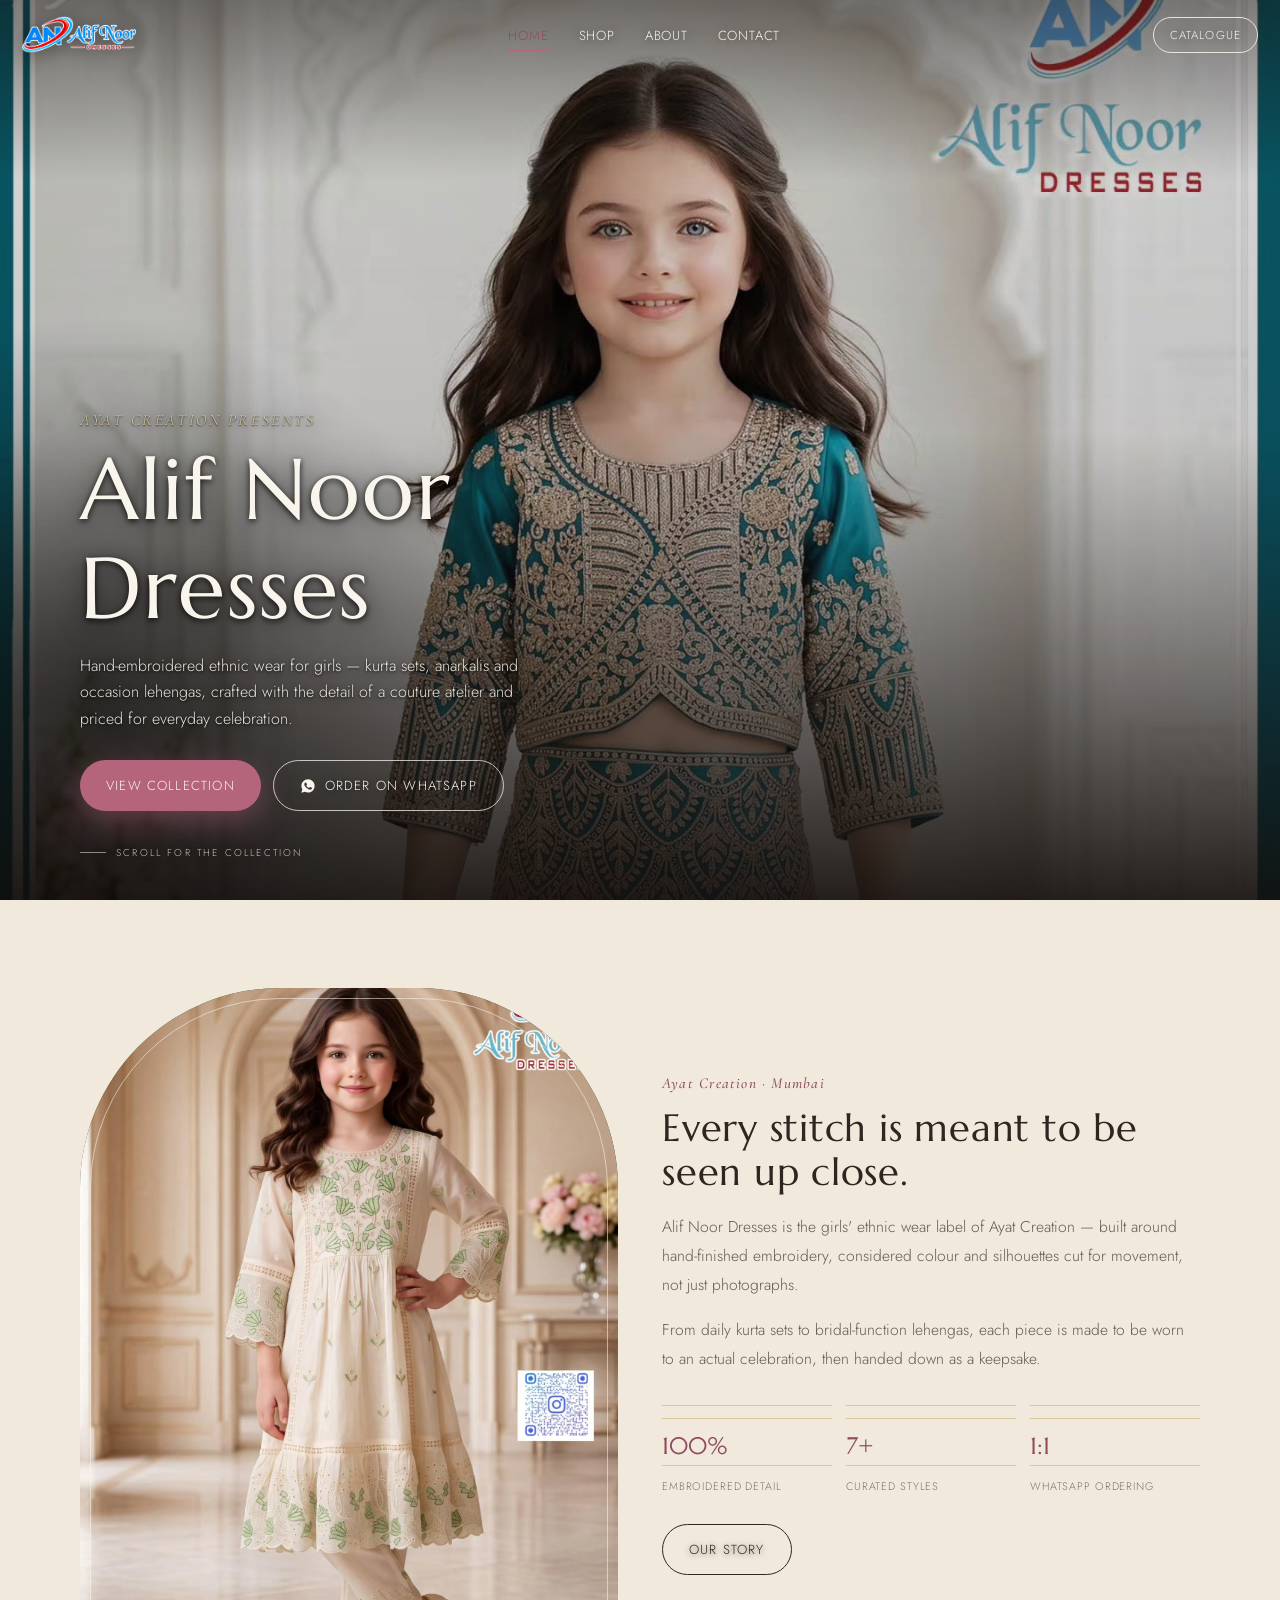
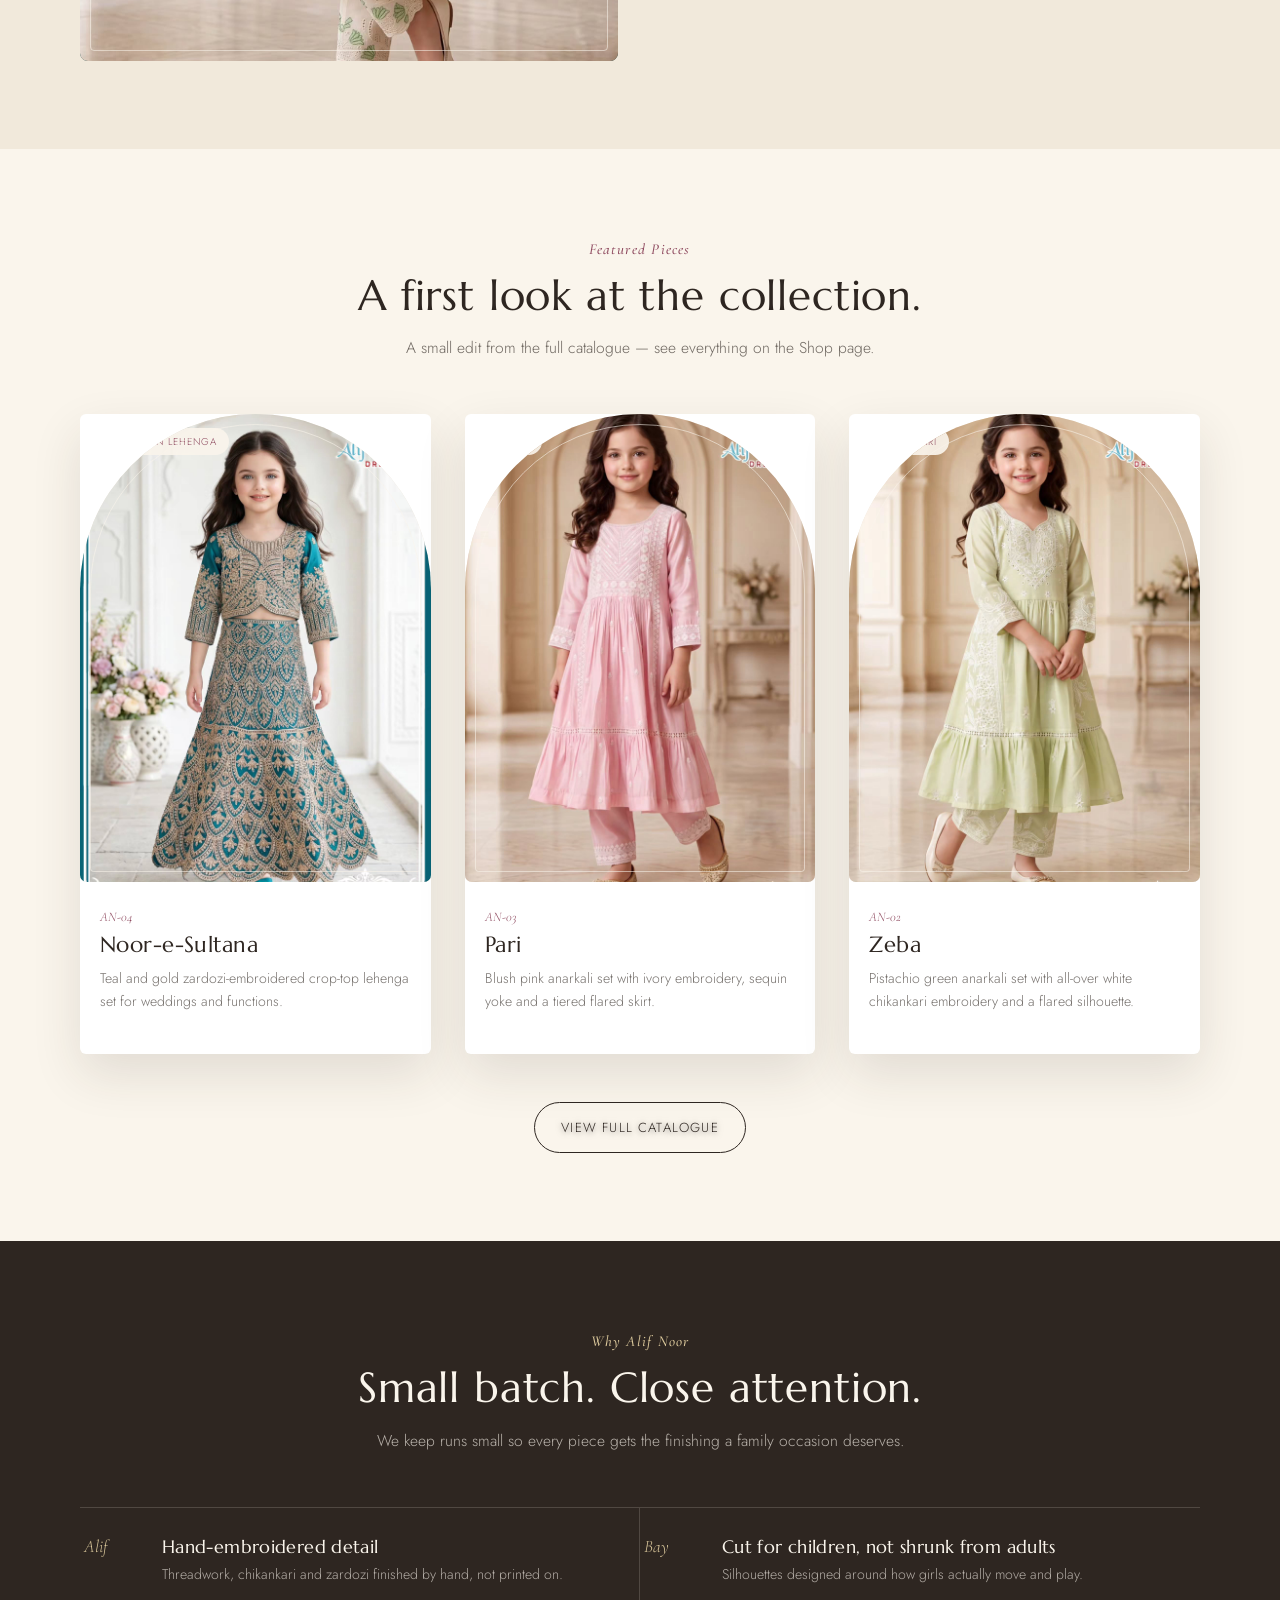
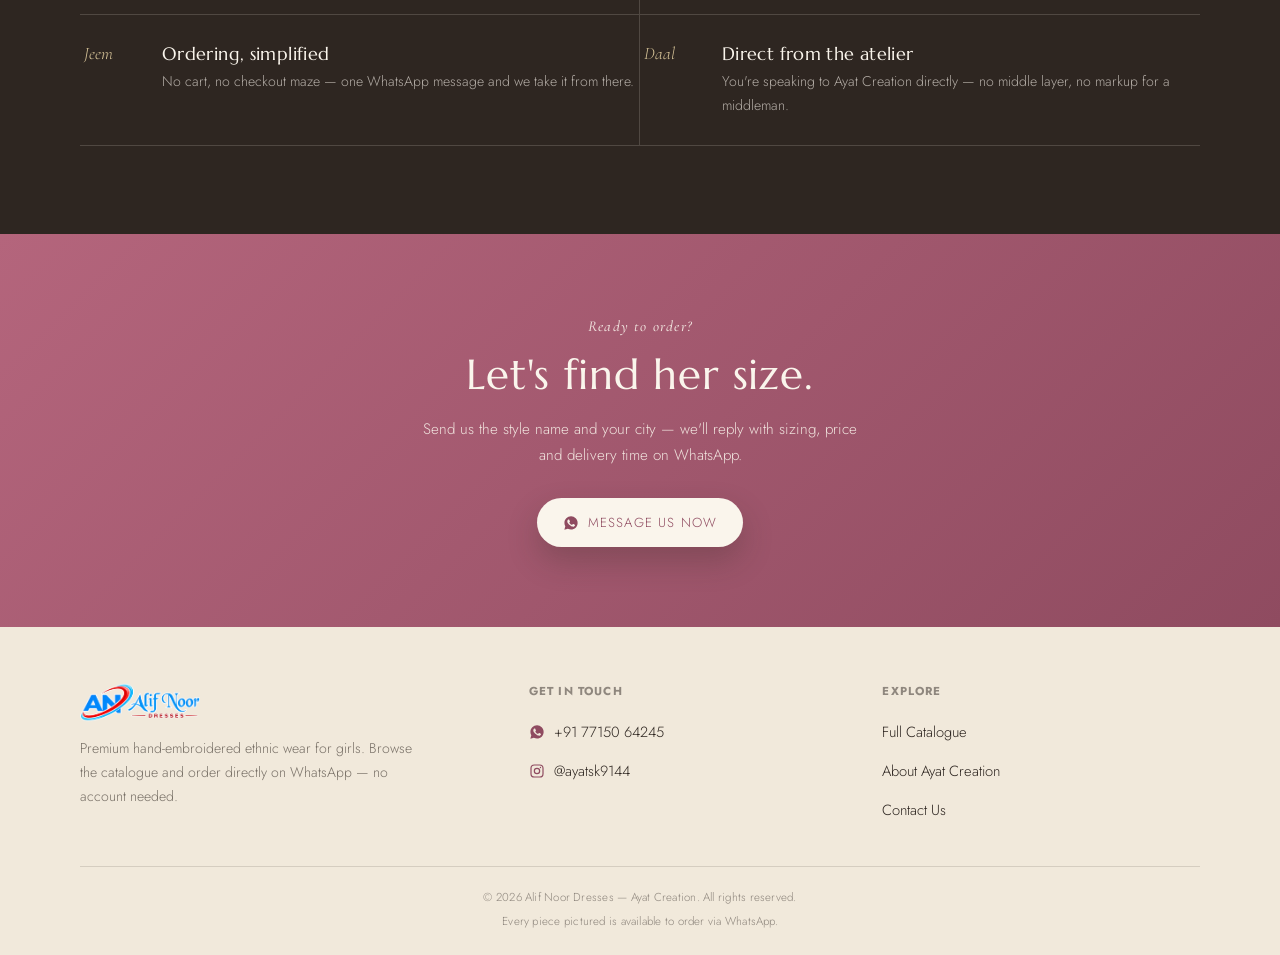
==== index.html @ 5da03ccd "Add files via upload" ====
<!DOCTYPE html>
<html lang="en">
<head>
<meta charset="UTF-8">
<meta name="viewport" content="width=device-width, initial-scale=1.0, viewport-fit=cover">
<title>Alif Noor Dresses — Ayat Creation | Premium Girls' Ethnic Wear</title>
<meta name="description" content="Alif Noor Dresses by Ayat Creation — premium hand-embroidered ethnic wear for girls. Browse the collection and order on WhatsApp.">
<link rel="preconnect" href="https://fonts.googleapis.com">
<link rel="preconnect" href="https://fonts.gstatic.com" crossorigin>
<link href="https://fonts.googleapis.com/css2?family=Marcellus&family=Cormorant+Garamond:ital,wght@0,400;0,600;1,500&family=Jost:wght@300;400;500;600&display=swap" rel="stylesheet">
<link rel="stylesheet" href="css/style.css">
</head>
<body data-page="home">

<!-- ================= NAV ================= -->
<div class="topbar" id="topbar">
  <a class="brandmark" href="index.html">
    <img src="images/logo.png" alt="Alif Noor Dresses by Ayat Creation">
  </a>
  <nav class="nav-links">
    <a href="index.html" data-nav="home">Home</a>
    <a href="shop.html" data-nav="shop">Shop</a>
    <a href="about.html" data-nav="about">About</a>
    <a href="contact.html" data-nav="contact">Contact</a>
  </nav>
  <a class="cta-mini" href="shop.html">Catalogue</a>
  <button class="nav-toggle" id="navOpen" aria-label="Open menu"><span></span><span></span><span></span></button>
</div>

<div class="mobile-menu" id="mobileMenu">
  <div class="close-row">
    <img src="images/logo.png" alt="Alif Noor Dresses" style="height:30px;width:auto;">
    <button id="navClose" aria-label="Close menu">&times;</button>
  </div>
  <nav>
    <a href="index.html" data-nav="home">Home</a>
    <a href="shop.html" data-nav="shop">Shop</a>
    <a href="about.html" data-nav="about">About</a>
    <a href="contact.html" data-nav="contact">Contact</a>
  </nav>
  <div class="mm-foot">
    <a href="#" data-wa="general" target="_blank" rel="noopener">WhatsApp: +91 77150 64245</a>
    <a href="#" data-ig target="_blank" rel="noopener">Instagram: @ayatsk9144</a>
  </div>
</div>

<!-- ================= HERO ================= -->
<section class="hero">
  <div class="hero-media" id="heroMedia">
    <div class="hero-slide active">
      <img src="images/noor-e-sultana-teal-gold.jpg" alt="Girl wearing a teal and gold hand-embroidered lehenga choli from Alif Noor Dresses">
    </div>
    <div class="hero-slide">
      <img src="images/pari-blush-pink.jpg" alt="Girl wearing a blush pink embroidered anarkali set from Alif Noor Dresses">
    </div>
    <div class="hero-slide">
      <img src="images/aasman-powder-blue.jpg" alt="Girl wearing a powder blue embroidered anarkali set from Alif Noor Dresses">
    </div>
    <div class="hero-slide">
      <img src="images/gulnaar-ivory-rose.jpg" alt="Girl wearing an ivory rose-embroidered kurta set from Alif Noor Dresses">
    </div>
  </div>
  <div class="container hero-content">
    <div class="hero-eyebrow">Ayat Creation presents</div>
    <h1>Alif Noor<br>Dresses</h1>
    <p>Hand-embroidered ethnic wear for girls — kurta sets, anarkalis and occasion lehengas, crafted with the detail of a couture atelier and priced for everyday celebration.</p>
    <div class="hero-actions">
      <a class="btn btn-primary" href="shop.html">View Collection</a>
      <a class="btn btn-ghost" href="#" data-wa="general" target="_blank" rel="noopener">
        <svg viewBox="0 0 24 24" fill="currentColor"><path d="M12.04 2C6.58 2 2.13 6.45 2.13 11.91c0 1.75.46 3.46 1.32 4.96L2.05 22l5.25-1.38a9.9 9.9 0 0 0 4.74 1.2h.01c5.46 0 9.91-4.45 9.91-9.91 0-2.65-1.03-5.14-2.9-7.01A9.82 9.82 0 0 0 12.04 2zm5.8 14.14c-.24.68-1.4 1.33-1.93 1.4-.5.08-1.1.11-1.78-.11-.41-.13-.94-.3-1.62-.6-2.85-1.23-4.71-4.1-4.85-4.29-.14-.19-1.16-1.54-1.16-2.94s.73-2.08 1-2.37c.26-.28.57-.35.76-.35h.55c.18 0 .41-.07.64.49.24.57.81 1.98.88 2.12.07.15.11.32.02.51-.09.19-.14.31-.28.48-.14.17-.29.37-.42.5-.14.14-.28.29-.12.57.16.28.71 1.17 1.52 1.9 1.05.94 1.93 1.23 2.21 1.37.28.14.44.12.61-.07.16-.19.7-.81.89-1.09.19-.28.37-.23.63-.14.26.09 1.66.78 1.95.93.28.14.47.21.54.33.07.12.07.68-.17 1.36z"/></svg>
        Order on WhatsApp
      </a>
    </div>
    <div class="scroll-cue"><div class="stem"></div><span>Scroll for the collection</span></div>
  </div>
</section>

<!-- ================= ABOUT STRIP ================= -->
<section class="split section">
  <div class="container split-grid">
    <div class="split-media reveal arch-frame">
      <img src="images/chandni-ivory-floral.jpg" alt="Girl wearing an ivory floral chikankari kurta set from Alif Noor Dresses">
    </div>
    <div class="split-copy reveal">
      <span class="eyebrow">Ayat Creation · Mumbai</span>
      <h2>Every stitch is meant to be seen up close.</h2>
      <p>Alif Noor Dresses is the girls' ethnic wear label of Ayat Creation — built around hand-finished embroidery, considered colour and silhouettes cut for movement, not just photographs.</p>
      <p>From daily kurta sets to bridal-function lehengas, each piece is made to be worn to an actual celebration, then handed down as a keepsake.</p>
      <div class="stat-row">
        <div><div class="num">100%</div><div class="lbl">Embroidered Detail</div></div>
        <div><div class="num">7+</div><div class="lbl">Curated Styles</div></div>
        <div><div class="num">1:1</div><div class="lbl">WhatsApp Ordering</div></div>
      </div>
      <div style="margin-top:30px;">
        <a class="btn btn-ghost dark" href="about.html">Our Story</a>
      </div>
    </div>
  </div>
</section>

<!-- ================= FEATURED ================= -->
<section class="catalogue section">
  <div class="container">
    <div class="section-head reveal">
      <span class="eyebrow">Featured Pieces</span>
      <h2>A first look at the collection.</h2>
      <p>A small edit from the full catalogue — see everything on the Shop page.</p>
    </div>
    <div class="grid" id="featuredGrid"></div>
    <div style="text-align:center;margin-top:48px;">
      <a class="btn btn-ghost dark" href="shop.html">View Full Catalogue</a>
    </div>
  </div>
</section>

<!-- ================= WHY US ================= -->
<section class="why section">
  <div class="container">
    <div class="section-head reveal">
      <span class="eyebrow">Why Alif Noor</span>
      <h2>Small batch. Close attention.</h2>
      <p>We keep runs small so every piece gets the finishing a family occasion deserves.</p>
    </div>
    <div class="why-grid reveal">
      <div class="why-item"><div class="mark">Alif</div><div><h3>Hand-embroidered detail</h3><p>Threadwork, chikankari and zardozi finished by hand, not printed on.</p></div></div>
      <div class="why-item"><div class="mark">Bay</div><div><h3>Cut for children, not shrunk from adults</h3><p>Silhouettes designed around how girls actually move and play.</p></div></div>
      <div class="why-item"><div class="mark">Jeem</div><div><h3>Ordering, simplified</h3><p>No cart, no checkout maze — one WhatsApp message and we take it from there.</p></div></div>
      <div class="why-item"><div class="mark">Daal</div><div><h3>Direct from the atelier</h3><p>You're speaking to Ayat Creation directly — no middle layer, no markup for a middleman.</p></div></div>
    </div>
  </div>
</section>

<!-- ================= CTA BAND ================= -->
<section class="cta-band">
  <div class="container">
    <span class="eyebrow">Ready to order?</span>
    <h2>Let's find her size.</h2>
    <p>Send us the style name and your city — we'll reply with sizing, price and delivery time on WhatsApp.</p>
    <a class="btn btn-primary" href="#" data-wa="general" target="_blank" rel="noopener">
      <svg viewBox="0 0 24 24" fill="currentColor" style="width:16px;height:16px"><path d="M12.04 2C6.58 2 2.13 6.45 2.13 11.91c0 1.75.46 3.46 1.32 4.96L2.05 22l5.25-1.38a9.9 9.9 0 0 0 4.74 1.2h.01c5.46 0 9.91-4.45 9.91-9.91 0-2.65-1.03-5.14-2.9-7.01A9.82 9.82 0 0 0 12.04 2zm5.8 14.14c-.24.68-1.4 1.33-1.93 1.4-.5.08-1.1.11-1.78-.11-.41-.13-.94-.3-1.62-.6-2.85-1.23-4.71-4.1-4.85-4.29-.14-.19-1.16-1.54-1.16-2.94s.73-2.08 1-2.37c.26-.28.57-.35.76-.35h.55c.18 0 .41-.07.64.49.24.57.81 1.98.88 2.12.07.15.11.32.02.51-.09.19-.14.31-.28.48-.14.17-.29.37-.42.5-.14.14-.28.29-.12.57.16.28.71 1.17 1.52 1.9 1.05.94 1.93 1.23 2.21 1.37.28.14.44.12.61-.07.16-.19.7-.81.89-1.09.19-.28.37-.23.63-.14.26.09 1.66.78 1.95.93.28.14.47.21.54.33.07.12.07.68-.17 1.36z"/></svg>
      Message Us Now
    </a>
  </div>
</section>

<!-- ================= FOOTER ================= -->
<footer>
  <div class="container">
    <div class="footer-top">
      <div class="footer-brand">
        <img src="images/logo.png" alt="Alif Noor Dresses by Ayat Creation" style="height:40px;width:auto;margin-bottom:14px;">
        <p>Premium hand-embroidered ethnic wear for girls. Browse the catalogue and order directly on WhatsApp — no account needed.</p>
      </div>
      <div class="footer-links">
        <h4>Get in touch</h4>
        <a href="#" data-wa="general" target="_blank" rel="noopener">
          <svg viewBox="0 0 24 24" fill="currentColor"><path d="M12.04 2C6.58 2 2.13 6.45 2.13 11.91c0 1.75.46 3.46 1.32 4.96L2.05 22l5.25-1.38a9.9 9.9 0 0 0 4.74 1.2h.01c5.46 0 9.91-4.45 9.91-9.91 0-2.65-1.03-5.14-2.9-7.01A9.82 9.82 0 0 0 12.04 2zm5.8 14.14c-.24.68-1.4 1.33-1.93 1.4-.5.08-1.1.11-1.78-.11-.41-.13-.94-.3-1.62-.6-2.85-1.23-4.71-4.1-4.85-4.29-.14-.19-1.16-1.54-1.16-2.94s.73-2.08 1-2.37c.26-.28.57-.35.76-.35h.55c.18 0 .41-.07.64.49.24.57.81 1.98.88 2.12.07.15.11.32.02.51-.09.19-.14.31-.28.48-.14.17-.29.37-.42.5-.14.14-.28.29-.12.57.16.28.71 1.17 1.52 1.9 1.05.94 1.93 1.23 2.21 1.37.28.14.44.12.61-.07.16-.19.7-.81.89-1.09.19-.28.37-.23.63-.14.26.09 1.66.78 1.95.93.28.14.47.21.54.33.07.12.07.68-.17 1.36z"/></svg>
          +91 77150 64245
        </a>
        <a href="#" data-ig target="_blank" rel="noopener">
          <svg viewBox="0 0 24 24" fill="none" stroke="currentColor" stroke-width="1.8"><rect x="3" y="3" width="18" height="18" rx="5"/><circle cx="12" cy="12" r="4"/><circle cx="17.2" cy="6.8" r="1" fill="currentColor" stroke="none"/></svg>
          @ayatsk9144
        </a>
      </div>
      <div class="footer-links">
        <h4>Explore</h4>
        <a href="shop.html">Full Catalogue</a>
        <a href="about.html">About Ayat Creation</a>
        <a href="contact.html">Contact Us</a>
      </div>
    </div>
    <div class="footer-bottom">
      <div>&copy; <span class="footer-year"></span> Alif Noor Dresses — Ayat Creation. All rights reserved.</div>
      <div>Every piece pictured is available to order via WhatsApp.</div>
    </div>
  </div>
</footer>

<a class="float-wa" href="#" data-wa="general" target="_blank" rel="noopener" aria-label="Order on WhatsApp">
  <div class="ping"></div>
  <svg viewBox="0 0 24 24" fill="currentColor"><path d="M12.04 2C6.58 2 2.13 6.45 2.13 11.91c0 1.75.46 3.46 1.32 4.96L2.05 22l5.25-1.38a9.9 9.9 0 0 0 4.74 1.2h.01c5.46 0 9.91-4.45 9.91-9.91 0-2.65-1.03-5.14-2.9-7.01A9.82 9.82 0 0 0 12.04 2zm5.8 14.14c-.24.68-1.4 1.33-1.93 1.4-.5.08-1.1.11-1.78-.11-.41-.13-.94-.3-1.62-.6-2.85-1.23-4.71-4.1-4.85-4.29-.14-.19-1.16-1.54-1.16-2.94s.73-2.08 1-2.37c.26-.28.57-.35.76-.35h.55c.18 0 .41-.07.64.49.24.57.81 1.98.88 2.12.07.15.11.32.02.51-.09.19-.14.31-.28.48-.14.17-.29.37-.42.5-.14.14-.28.29-.12.57.16.28.71 1.17 1.52 1.9 1.05.94 1.93 1.23 2.21 1.37.28.14.44.12.61-.07.16-.19.7-.81.89-1.09.19-.28.37-.23.63-.14.26.09 1.66.78 1.95.93.28.14.47.21.54.33.07.12.07.68-.17 1.36z"/></svg>
</a>

<script src="js/products.js"></script>
<script>
  // ---------- Hero slideshow: cycle through slides automatically ----------
  (function(){
    const slides = document.querySelectorAll('#heroMedia .hero-slide');
    if(slides.length < 2) return;
    const reduceMotion = window.matchMedia('(prefers-reduced-motion: reduce)').matches;
    if(reduceMotion) return; // keep the first slide static for people who asked for less motion

    let current = 0;
    setInterval(() => {
      const next = (current + 1) % slides.length;
      slides[current].classList.remove('active');
      slides[next].classList.add('active');
      current = next;
    }, 4800);
  })();
</script>
<script>
  // Show 3 featured products on the homepage
  const featuredGrid = document.getElementById('featuredGrid');
  const featured = [PRODUCTS[3], PRODUCTS[2], PRODUCTS[1]]; // pick a representative mix
  featured.forEach((p) => {
    const card = document.createElement('div');
    card.className = 'card reveal';
    card.innerHTML = `
      <a class="card-link" href="product.html?id=${p.id}">
        <div class="card-media arch-frame">
          <img src="${p.img}" alt="${p.name} — ${p.desc}" loading="lazy">
          <span class="card-tag">${p.tag}</span>
        </div>
        <div class="card-body">
          <span class="code">${p.id}</span>
          <h3>${p.name}</h3>
          <p>${p.desc}</p>
        </div>
      </a>
    `;
    featuredGrid.appendChild(card);
  });
</script>
<script src="js/app.js"></script>
</body>
</html>
---- css/style.css ----
/* ==========================================================
   Alif Noor Dresses — shared stylesheet
   ========================================================== */
:root{
  --ivory:#FAF5EC;
  --ivory-deep:#F1E9DB;
  --espresso:#2E2621;
  --mauve:#B4657C;
  --mauve-deep:#8F4B60;
  --gold:#AD8A52;
  --gold-soft:#D9C69A;
  --teal:#1E5C57;
  --line: rgba(46,38,33,0.14);
  --shadow: 0 20px 50px rgba(46,38,33,0.12);
}

*{margin:0;padding:0;box-sizing:border-box;}
html{scroll-behavior:smooth;}
body{
  background:var(--ivory);
  color:var(--espresso);
  font-family:'Jost', sans-serif;
  font-weight:300;
  -webkit-font-smoothing:antialiased;
  overflow-x:hidden;
}
img{max-width:100%;display:block;}
a{color:inherit;text-decoration:none;}
ul{list-style:none;}

h1,h2,h3, .display{
  font-family:'Marcellus', serif;
  font-weight:400;
  letter-spacing:0.02em;
  line-height:1.15;
}
.eyebrow{
  font-family:'Cormorant Garamond', serif;
  font-style:italic;
  font-weight:500;
  letter-spacing:0.08em;
  color:var(--mauve-deep);
  font-size:0.95rem;
}

.container{max-width:1200px;margin:0 auto;padding:0 22px;}

/* ---------- Reveal on scroll ---------- */
.reveal{opacity:0;transform:translateY(28px);transition:opacity 0.9s cubic-bezier(.2,.7,.2,1), transform 0.9s cubic-bezier(.2,.7,.2,1);}
.reveal.in{opacity:1;transform:translateY(0);}
@media (prefers-reduced-motion: reduce){
  .reveal{opacity:1;transform:none;transition:none;}
  html{scroll-behavior:auto;}
}

/* ---------- Arch motif (signature element) ---------- */
.arch-frame{
  position:relative;
  border-radius:200px 200px 8px 8px;
  overflow:hidden;
  isolation:isolate;
}
.arch-frame::after{
  content:"";
  position:absolute;inset:10px;
  border:1px solid rgba(250,245,236,0.55);
  border-radius:190px 190px 4px 4px;
  pointer-events:none;
}
.arch-divider{width:1px;height:46px;background:linear-gradient(var(--gold), transparent);margin:0 auto;}
.arch-divider.up{background:linear-gradient(transparent, var(--gold));}

/* ---------- Top bar / nav ---------- */
.topbar{
  position:fixed;top:0;left:0;right:0;z-index:60;
  display:flex;align-items:center;justify-content:space-between;
  padding:16px 22px;
  background:rgba(250,245,236,0.0);
  transition:background 0.4s ease, box-shadow 0.4s ease, padding 0.4s ease;
}
.topbar.scrolled, .topbar.solid{
  background:rgba(250,245,236,0.94);
  backdrop-filter:blur(10px);
  box-shadow:0 1px 0 var(--line);
  padding:10px 22px;
}
.brandmark{display:flex;align-items:center;}
.brandmark img{height:38px;width:auto;display:block;transition:filter 0.35s ease;}

/* Nav text links: desktop only. Mobile uses the hamburger menu — showing both was a bug. */
.nav-links{display:none;align-items:center;gap:30px;}

/* Transparent topbar state (over a hero image): light text + shadow for legibility.
   Once scrolled or on a page with a solid header (.solid), switch to dark text. */
.topbar{color:var(--ivory);}
.topbar .nav-links a{
  font-size:0.82rem;letter-spacing:0.06em;text-transform:uppercase;
  padding:6px 0;position:relative;color:var(--ivory);
  text-shadow:0 1px 8px rgba(0,0,0,0.55);
  transition:color 0.35s ease, text-shadow 0.35s ease;
}
.nav-links a::after{
  content:"";position:absolute;left:0;bottom:0;width:0;height:1px;background:var(--mauve);
  transition:width 0.3s ease;
}
.nav-links a:hover::after, .nav-links a.active::after{width:100%;}
.topbar .nav-links a.active{color:var(--mauve-deep);text-shadow:none;}

.topbar .cta-mini{
  font-size:0.72rem;letter-spacing:0.1em;text-transform:uppercase;
  border:1px solid rgba(250,245,236,0.85);border-radius:30px;color:var(--ivory);
  padding:9px 16px;display:flex;align-items:center;gap:6px;
  white-space:nowrap;text-shadow:0 1px 8px rgba(0,0,0,0.5);
  transition:color 0.35s ease, border-color 0.35s ease;
}

.nav-toggle{
  display:flex;flex-direction:column;gap:5px;background:none;border:none;cursor:pointer;padding:6px;
  filter:drop-shadow(0 1px 6px rgba(0,0,0,0.5));
}
.nav-toggle span{width:22px;height:1px;background:var(--ivory);display:block;transition:background 0.35s ease;}

/* Solid / scrolled state: dark text on the ivory bar */
.topbar.scrolled, .topbar.solid{color:var(--espresso);}
.topbar.scrolled .brandmark img, .topbar.solid .brandmark img{filter:none;}
.topbar.scrolled .nav-links a, .topbar.solid .nav-links a{color:var(--espresso);text-shadow:none;}
.topbar.scrolled .nav-links a.active, .topbar.solid .nav-links a.active{color:var(--mauve-deep);}
.topbar.scrolled .cta-mini, .topbar.solid .cta-mini{color:var(--espresso);border-color:var(--espresso);text-shadow:none;}
.topbar.scrolled .nav-toggle, .topbar.solid .nav-toggle{filter:none;}
.topbar.scrolled .nav-toggle span, .topbar.solid .nav-toggle span{background:var(--espresso);}

/* Logo needs a touch of contrast help while floating over a photo */
.topbar:not(.scrolled):not(.solid) .brandmark img{filter:drop-shadow(0 2px 10px rgba(0,0,0,0.45));}

.mobile-menu .brandmark img{height:30px;}

.mobile-menu{
  position:fixed;inset:0;z-index:70;
  background:var(--ivory);
  display:flex;flex-direction:column;
  padding:22px;
  transform:translateY(-100%);
  transition:transform 0.45s cubic-bezier(.2,.8,.2,1);
}
.mobile-menu.open{transform:translateY(0);}
.mobile-menu .close-row{display:flex;justify-content:space-between;align-items:center;}
.mobile-menu .close-row button{background:none;border:none;font-size:1.6rem;color:var(--espresso);cursor:pointer;}
.mobile-menu nav{flex:1;display:flex;flex-direction:column;justify-content:center;gap:26px;}
.mobile-menu nav a{font-family:'Marcellus',serif;font-size:1.9rem;}
.mobile-menu .mm-foot{display:flex;flex-direction:column;gap:14px;padding-top:20px;border-top:1px solid var(--line);}
.mobile-menu .mm-foot a{font-size:0.85rem;display:flex;align-items:center;gap:8px;color:var(--mauve-deep);}

/* ---------- Buttons ---------- */
.btn{
  display:inline-flex;align-items:center;gap:9px;
  padding:15px 26px;border-radius:40px;
  font-family:'Jost',sans-serif;font-size:0.82rem;letter-spacing:0.09em;text-transform:uppercase;
  transition:transform 0.35s cubic-bezier(.2,.8,.2,1), box-shadow 0.35s ease, background 0.35s ease;
  white-space:nowrap;cursor:pointer;border:none;
}
.btn-primary{background:var(--mauve);color:var(--ivory);box-shadow:0 10px 30px rgba(180,101,124,0.45);}
.btn-primary:hover{transform:translateY(-3px);box-shadow:0 16px 36px rgba(180,101,124,0.55);}
.btn-ghost{border:1px solid rgba(250,245,236,0.75);color:var(--ivory);text-shadow:0 1px 6px rgba(0,0,0,0.6);backdrop-filter:blur(2px);}
.btn-ghost:hover{background:rgba(250,245,236,0.12);transform:translateY(-3px);}
.btn-ghost.dark{border-color:var(--espresso);color:var(--espresso);}
.btn-ghost.dark:hover{background:rgba(46,38,33,0.06);}
.btn svg{width:16px;height:16px;flex-shrink:0;}

/* ---------- Page hero (inner pages) ---------- */
.page-hero{
  padding:150px 0 60px;
  background:var(--ivory-deep);
  text-align:center;
  position:relative;
  overflow:hidden;
}
.page-hero .eyebrow{display:block;margin-bottom:12px;}
.page-hero h1{font-size:clamp(2.2rem,8vw,3.4rem);}
.breadcrumb{
  margin-top:16px;font-size:0.78rem;color:rgba(46,38,33,0.55);
  display:flex;gap:8px;justify-content:center;letter-spacing:0.03em;
}
.breadcrumb a{color:var(--mauve-deep);}

/* ---------- Section headers ---------- */
.section{padding:88px 0;}
.section-head{text-align:center;max-width:600px;margin:0 auto 52px;}
.section-head h2{font-size:clamp(1.9rem, 5vw, 2.6rem);margin:12px 0 16px;}
.section-head p{color:rgba(46,38,33,0.68);line-height:1.7;font-size:0.98rem;}

/* ---------- Hero (home) ---------- */
.hero{
  position:relative;min-height:100svh;display:flex;align-items:flex-end;
  padding:0 0 40px;overflow:hidden;background:var(--espresso);
}
.hero-media{position:absolute;inset:0;}
@keyframes heroZoom{to{transform:scale(1);}}
.hero-media::after{
  content:"";position:absolute;inset:0;
  background:linear-gradient(180deg, rgba(18,13,10,0.55) 0%, rgba(18,13,10,0.18) 20%, rgba(18,13,10,0.22) 48%, rgba(18,13,10,0.92) 100%);
}
/* Extra spotlight-style darkening behind the text block, independent of gradient above,
   so text stays legible no matter which slide/photo is showing. */
.hero-media::before{
  content:"";position:absolute;inset:0;z-index:1;
  background:radial-gradient(ellipse 640px 620px at 8% 78%, rgba(8,6,5,0.62), transparent 62%);
}
.hero-slide{position:absolute;inset:0;opacity:0;transition:opacity 1.3s ease;}
.hero-slide.active{opacity:1;}
.hero-slide img{
  width:100%;height:100%;object-fit:cover;object-position:top center;filter:saturate(1.02);
  transform:scale(1.08);
}
.hero-slide.active img{animation:heroZoom 7s ease-out forwards;}
.hero-content{position:relative;z-index:2;color:var(--ivory);width:100%;}
.hero-eyebrow{
  font-family:'Cormorant Garamond',serif;font-style:italic;font-size:1rem;
  letter-spacing:0.16em;text-transform:uppercase;color:var(--gold-soft);
  text-shadow:0 2px 14px rgba(0,0,0,0.75), 0 1px 2px rgba(0,0,0,0.9);
  opacity:0;animation:fadeUp 1s ease forwards 0.3s;
}
.hero h1{
  font-size:clamp(2.6rem, 11vw, 4.6rem);margin:10px 0 14px;opacity:0;animation:fadeUp 1s ease forwards 0.55s;
  text-shadow:0 4px 24px rgba(0,0,0,0.6), 0 2px 6px rgba(0,0,0,0.85);
}
.hero p{
  font-family:'Jost',sans-serif;font-weight:300;font-size:1rem;max-width:440px;
  color:rgba(250,245,236,0.92);line-height:1.65;opacity:0;animation:fadeUp 1s ease forwards 0.8s;
  text-shadow:0 2px 12px rgba(0,0,0,0.7), 0 1px 3px rgba(0,0,0,0.85);
}
@keyframes fadeUp{from{opacity:0;transform:translateY(18px);}to{opacity:1;transform:translateY(0);}}
.hero-actions{display:flex;gap:12px;margin-top:28px;flex-wrap:wrap;opacity:0;animation:fadeUp 1s ease forwards 1.05s;}

/* Scroll hint now sits inline after the buttons (not floating over them) */
.scroll-cue{
  display:flex;align-items:center;gap:10px;margin-top:34px;color:rgba(250,245,236,0.75);
  font-size:0.62rem;letter-spacing:0.22em;text-transform:uppercase;
  text-shadow:0 2px 10px rgba(0,0,0,0.7);
  opacity:0;animation:fadeUp 1s ease forwards 1.3s;
}
.scroll-cue .stem{width:26px;height:1px;background:rgba(250,245,236,0.5);position:relative;overflow:hidden;flex-shrink:0;}
.scroll-cue .stem::after{content:"";position:absolute;top:0;left:-100%;width:100%;height:100%;background:var(--gold-soft);animation:stemDrop 1.8s ease-in-out infinite;}
@keyframes stemDrop{to{left:100%;}}

/* ---------- About strip / split layout ---------- */
.split{background:var(--ivory-deep);}
.split-grid{display:grid;grid-template-columns:1fr;gap:44px;align-items:center;}
.split-media{aspect-ratio:4/5;background:linear-gradient(160deg, var(--teal), #143c39);position:relative;}
.split-media img{width:100%;height:100%;object-fit:cover;object-position:top center;}
.split-copy .eyebrow{display:block;margin-bottom:14px;}
.split-copy h2{font-size:clamp(1.8rem,6vw,2.4rem);margin-bottom:18px;}
.split-copy p{color:rgba(46,38,33,0.72);line-height:1.85;margin-bottom:16px;font-size:0.98rem;}
.stat-row{display:grid;grid-template-columns:repeat(3,1fr);gap:14px;margin-top:32px;}
.stat-row div{border-top:1px solid var(--gold-soft);padding-top:12px;}
.stat-row .num{font-family:'Marcellus',serif;font-size:1.5rem;color:var(--mauve-deep);}
.stat-row .lbl{font-size:0.68rem;letter-spacing:0.08em;text-transform:uppercase;color:rgba(46,38,33,0.6);margin-top:4px;}

/* ---------- Filter bar (shop) ---------- */
.filter-bar{
  display:flex;gap:10px;overflow-x:auto;padding:4px 22px 28px;
  scrollbar-width:none;
}
.filter-bar::-webkit-scrollbar{display:none;}
.filter-chip{
  flex-shrink:0;padding:10px 18px;border-radius:30px;border:1px solid var(--line);
  font-size:0.78rem;letter-spacing:0.05em;text-transform:uppercase;
  transition:background 0.25s ease, color 0.25s ease, border-color 0.25s ease;
}
.filter-chip.active, .filter-chip:hover{background:var(--espresso);color:var(--ivory);border-color:var(--espresso);}

/* ---------- Product grid & cards ---------- */
.grid{display:grid;grid-template-columns:1fr;gap:34px;}
.card{
  background:#fff;border-radius:6px;overflow:hidden;box-shadow:var(--shadow);
  transition:transform 0.5s cubic-bezier(.2,.8,.2,1), box-shadow 0.5s ease;
}
.card:hover{transform:translateY(-6px);box-shadow:0 26px 60px rgba(46,38,33,0.18);}
.card-media{position:relative;aspect-ratio:3/4;overflow:hidden;background:var(--ivory-deep);}
.card-media img{width:100%;height:100%;object-fit:cover;object-position:top center;transition:transform 0.7s cubic-bezier(.2,.8,.2,1);}
.card:hover .card-media img{transform:scale(1.06);}
.card-tag{
  position:absolute;top:14px;left:14px;background:rgba(250,245,236,0.92);color:var(--mauve-deep);
  font-size:0.62rem;letter-spacing:0.1em;text-transform:uppercase;padding:6px 12px;border-radius:30px;
}
.card-body{padding:22px 20px 24px;}
.card-body .code{font-family:'Cormorant Garamond',serif;font-style:italic;font-size:0.82rem;color:var(--mauve-deep);}
.card-body h3{font-size:1.35rem;margin:6px 0 10px;}
.card-body p{font-size:0.88rem;color:rgba(46,38,33,0.65);line-height:1.6;margin-bottom:18px;}
.card-foot{display:flex;align-items:center;justify-content:space-between;gap:10px;}
.price-note{font-size:0.72rem;letter-spacing:0.05em;color:rgba(46,38,33,0.55);}
.order-btn{
  display:inline-flex;align-items:center;gap:7px;background:var(--espresso);color:var(--ivory);
  padding:11px 18px;border-radius:30px;font-size:0.72rem;letter-spacing:0.08em;text-transform:uppercase;
  transition:background 0.3s ease, transform 0.3s ease;
}
.order-btn:hover{background:var(--mauve);transform:translateY(-2px);}
.order-btn svg{width:14px;height:14px;}
.card-link{display:block;}

/* ---------- Product detail page ---------- */
.product-detail{padding:150px 0 90px;}
.pd-grid{display:grid;grid-template-columns:1fr;gap:40px;}
.pd-media{aspect-ratio:3/4;overflow:hidden;border-radius:8px;box-shadow:var(--shadow);}
.pd-media img{width:100%;height:100%;object-fit:cover;object-position:top center;}
.pd-info .code{font-family:'Cormorant Garamond',serif;font-style:italic;color:var(--mauve-deep);}
.pd-info h1{font-size:clamp(2rem,7vw,2.8rem);margin:8px 0 14px;}
.pd-tag{
  display:inline-block;background:var(--ivory-deep);color:var(--mauve-deep);
  font-size:0.7rem;letter-spacing:0.08em;text-transform:uppercase;padding:6px 14px;border-radius:30px;margin-bottom:18px;
}
.pd-info p.desc{color:rgba(46,38,33,0.72);line-height:1.85;font-size:1rem;margin-bottom:26px;}
.pd-facts{border-top:1px solid var(--line);margin:26px 0;}
.pd-fact{display:flex;justify-content:space-between;padding:14px 0;border-bottom:1px solid var(--line);font-size:0.88rem;}
.pd-fact span:first-child{color:rgba(46,38,33,0.55);}
.pd-actions{display:flex;gap:12px;flex-wrap:wrap;margin-top:10px;}
.related-strip{padding:70px 0 90px;background:var(--ivory-deep);}

/* ---------- Why / process ---------- */
.why{background:var(--espresso);color:var(--ivory);}
.why .section-head p{color:rgba(250,245,236,0.68);}
.why .section-head .eyebrow{color:var(--gold-soft);}
.why-grid{display:grid;grid-template-columns:1fr;gap:0;border-top:1px solid rgba(250,245,236,0.16);}
.why-item{padding:28px 4px;border-bottom:1px solid rgba(250,245,236,0.16);display:flex;align-items:flex-start;gap:18px;}
.why-item .mark{font-family:'Cormorant Garamond',serif;font-style:italic;color:var(--gold-soft);font-size:1.1rem;flex-shrink:0;width:60px;}
.why-item h3{font-size:1.15rem;margin-bottom:6px;}
.why-item p{font-size:0.88rem;color:rgba(250,245,236,0.65);line-height:1.65;}

/* ---------- Timeline (about page) ---------- */
.timeline{max-width:640px;margin:0 auto;}
.tl-item{display:grid;grid-template-columns:70px 1fr;gap:20px;padding-bottom:40px;position:relative;}
.tl-item::before{
  content:"";position:absolute;left:34px;top:30px;bottom:-10px;width:1px;background:var(--gold-soft);
}
.tl-item:last-child::before{display:none;}
.tl-num{font-family:'Marcellus',serif;color:var(--mauve-deep);font-size:1.1rem;}
.tl-copy h3{font-size:1.2rem;margin-bottom:8px;}
.tl-copy p{color:rgba(46,38,33,0.68);line-height:1.7;font-size:0.92rem;}

/* ---------- Values grid (about) ---------- */
.values-grid{display:grid;grid-template-columns:1fr;gap:26px;}
.value-card{background:#fff;border-radius:8px;padding:30px 26px;box-shadow:var(--shadow);}
.value-card .glyph2{
  width:42px;height:42px;border:1px solid var(--gold);border-radius:50% 50% 50% 0;
  display:flex;align-items:center;justify-content:center;transform:rotate(45deg);margin-bottom:20px;
}
.value-card .glyph2 span{transform:rotate(-45deg);font-family:'Marcellus',serif;color:var(--gold);}
.value-card h3{font-size:1.15rem;margin-bottom:10px;}
.value-card p{font-size:0.9rem;color:rgba(46,38,33,0.65);line-height:1.65;}

/* ---------- Contact page ---------- */
.contact-grid{display:grid;grid-template-columns:1fr;gap:40px;}
.contact-card{
  background:#fff;border-radius:8px;padding:34px 26px;box-shadow:var(--shadow);
  display:flex;flex-direction:column;gap:16px;
}
.contact-card .icon-wrap{
  width:52px;height:52px;border-radius:50%;background:var(--ivory-deep);
  display:flex;align-items:center;justify-content:center;color:var(--mauve-deep);
}
.contact-card .icon-wrap svg{width:24px;height:24px;}
.contact-card h3{font-size:1.2rem;}
.contact-card p{font-size:0.9rem;color:rgba(46,38,33,0.65);line-height:1.6;}
.contact-card a.link-cta{
  margin-top:auto;font-size:0.78rem;letter-spacing:0.08em;text-transform:uppercase;color:var(--mauve-deep);
  display:inline-flex;align-items:center;gap:8px;
}
.hours-list{list-style:none;font-size:0.9rem;}
.hours-list li{display:flex;justify-content:space-between;padding:8px 0;border-bottom:1px solid var(--line);color:rgba(46,38,33,0.68);}

/* ---------- CTA band ---------- */
.cta-band{
  background:linear-gradient(135deg, var(--mauve), var(--mauve-deep));
  color:var(--ivory);text-align:center;padding:80px 0;
}
.cta-band .eyebrow{color:rgba(250,245,236,0.85);}
.cta-band h2{font-size:clamp(1.9rem,7vw,2.6rem);margin:14px 0 18px;}
.cta-band p{max-width:440px;margin:0 auto 30px;color:rgba(250,245,236,0.88);line-height:1.7;font-size:0.95rem;}
.cta-band .btn-primary{background:var(--ivory);color:var(--mauve-deep);box-shadow:0 14px 30px rgba(46,38,33,0.25);}
.cta-band .btn-primary:hover{box-shadow:0 18px 38px rgba(46,38,33,0.32);}

/* ---------- Footer ---------- */
footer{background:var(--ivory-deep);padding:56px 0 26px;}
.footer-top{display:grid;grid-template-columns:1fr;gap:36px;padding-bottom:36px;border-bottom:1px solid var(--line);}
.footer-brand .word{font-family:'Marcellus',serif;font-size:1.3rem;}
.footer-brand .maker{font-family:'Cormorant Garamond',serif;font-style:italic;color:var(--mauve-deep);margin-top:4px;font-size:0.92rem;}
.footer-brand p{margin-top:14px;color:rgba(46,38,33,0.62);font-size:0.88rem;line-height:1.7;max-width:340px;}
.footer-links h4{font-size:0.72rem;letter-spacing:0.1em;text-transform:uppercase;color:rgba(46,38,33,0.5);margin-bottom:14px;}
.footer-links a{display:flex;align-items:center;gap:9px;padding:8px 0;font-size:0.92rem;border-bottom:1px solid transparent;transition:color 0.25s ease;}
.footer-links a:hover{color:var(--mauve-deep);}
.footer-links svg{width:16px;height:16px;flex-shrink:0;color:var(--mauve-deep);}
.footer-bottom{
  display:flex;flex-direction:column;gap:8px;align-items:center;text-align:center;
  padding-top:22px;font-size:0.72rem;color:rgba(46,38,33,0.5);letter-spacing:0.02em;
}

/* ---------- Floating WhatsApp button ---------- */
.float-wa{
  position:fixed;bottom:20px;right:20px;z-index:65;
  width:56px;height:56px;border-radius:50%;background:var(--espresso);color:var(--ivory);
  display:flex;align-items:center;justify-content:center;box-shadow:0 12px 28px rgba(46,38,33,0.35);
  transition:transform 0.35s cubic-bezier(.2,.8,.2,1), background 0.3s ease, opacity 0.3s ease;
}
.float-wa:hover{transform:scale(1.08);background:var(--mauve);}
/* On pages with a full-screen hero, stay hidden until the visitor scrolls past it,
   so it doesn't sit on top of the hero's own WhatsApp button. */
.float-wa.hero-gated{opacity:0;pointer-events:none;transform:scale(0.85);}
.float-wa.hero-gated.show{opacity:1;pointer-events:auto;transform:scale(1);}
.float-wa svg{width:26px;height:26px;}
.float-wa .ping{position:absolute;inset:0;border-radius:50%;border:1px solid var(--mauve);animation:ping 2.4s cubic-bezier(.4,0,.6,1) infinite;}
@keyframes ping{0%{transform:scale(1);opacity:0.7;}100%{transform:scale(1.7);opacity:0;}}

/* ---------- 404 ---------- */
.notfound{min-height:100svh;display:flex;align-items:center;justify-content:center;text-align:center;padding:150px 22px 80px;}
.notfound .big{font-family:'Marcellus',serif;font-size:clamp(4rem,20vw,7rem);color:var(--gold-soft);}

/* ---------- Desktop refinements ---------- */
@media(min-width:760px){
  .container{padding:0 40px;}
  .nav-links{display:flex;}
  .nav-toggle{display:none;}
  .grid{grid-template-columns:repeat(2,1fr);}
  .split-grid{grid-template-columns:1fr 1fr;}
  .why-grid{grid-template-columns:1fr 1fr;}
  .why-item:nth-child(odd){border-right:1px solid rgba(250,245,236,0.16);}
  .footer-top{grid-template-columns:1.3fr 1fr 1fr;}
  .hero h1{font-size:clamp(3.4rem,7vw,5.4rem);}
  .pd-grid{grid-template-columns:1fr 1fr;gap:60px;}
  .contact-grid{grid-template-columns:repeat(3,1fr);}
  .values-grid{grid-template-columns:repeat(3,1fr);}
  .tl-item{grid-template-columns:90px 1fr;}
}
@media(min-width:1020px){
  .grid{grid-template-columns:repeat(3,1fr);}
}
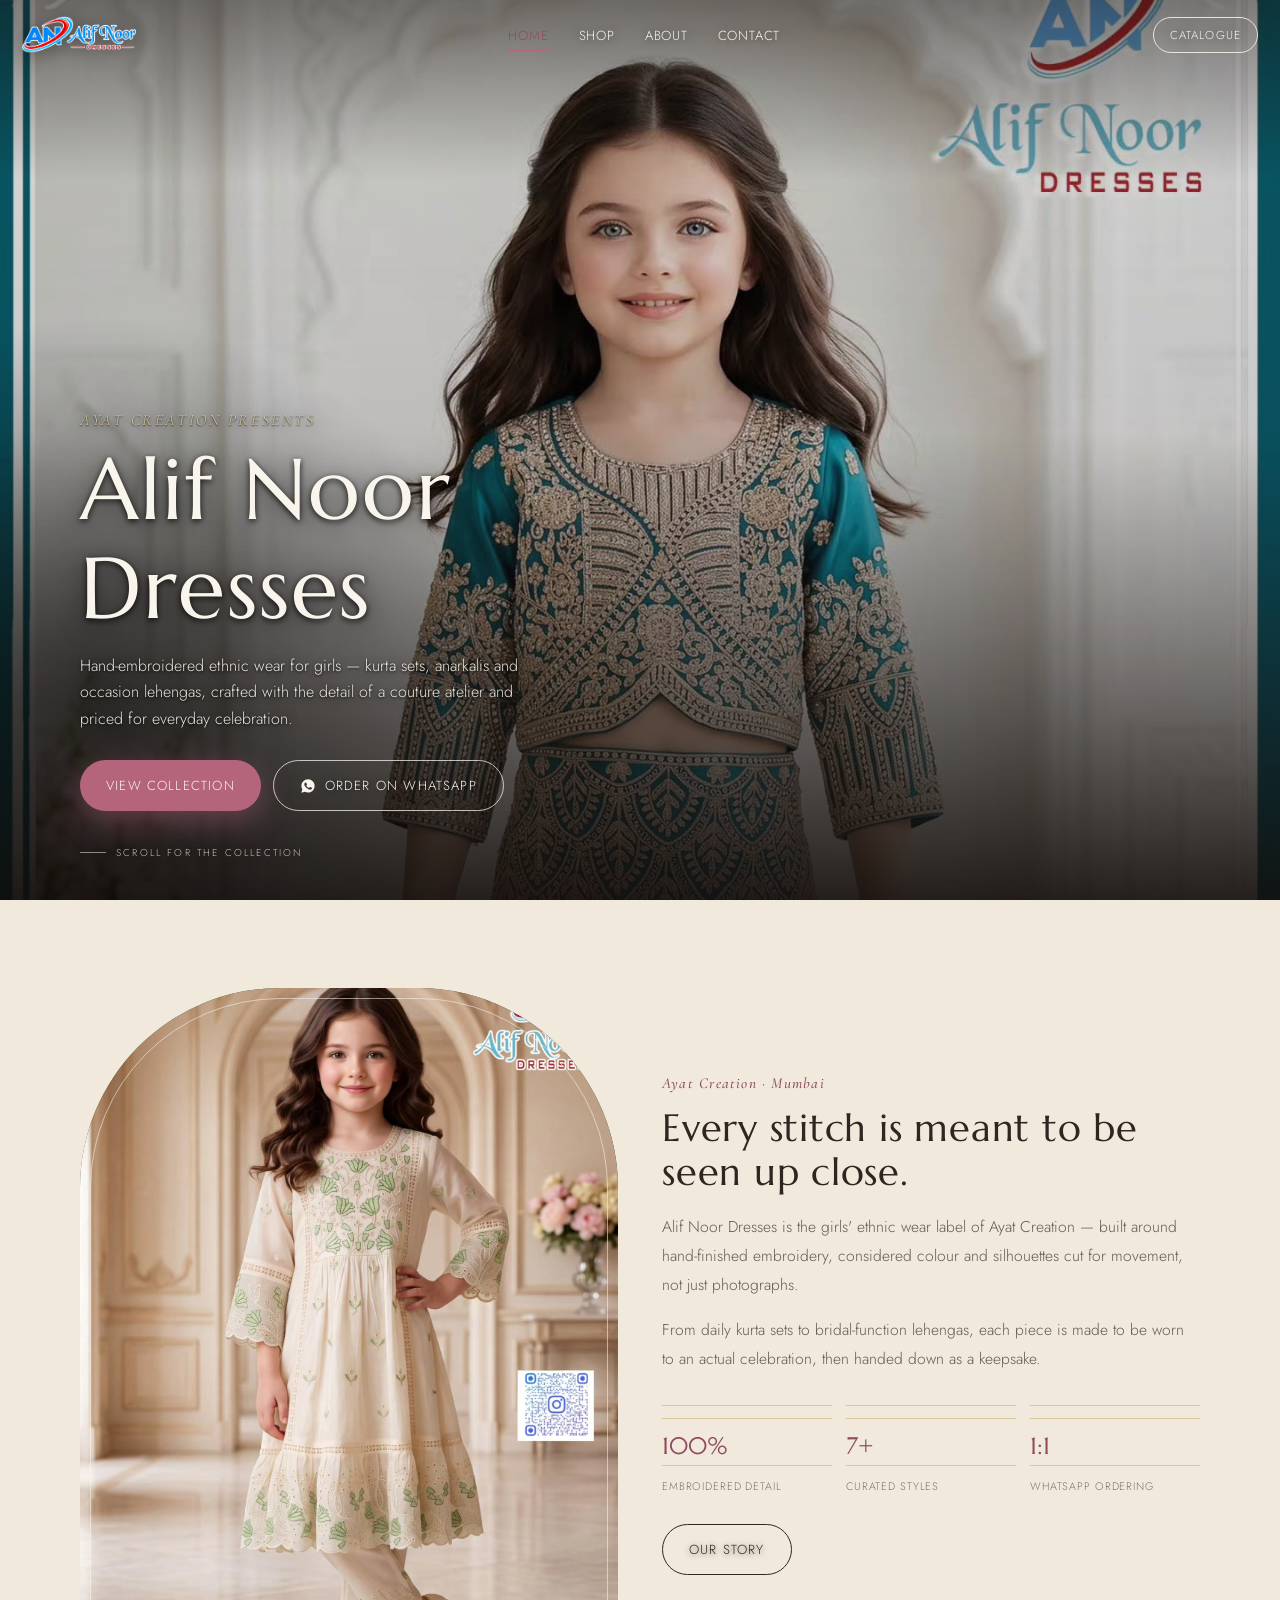
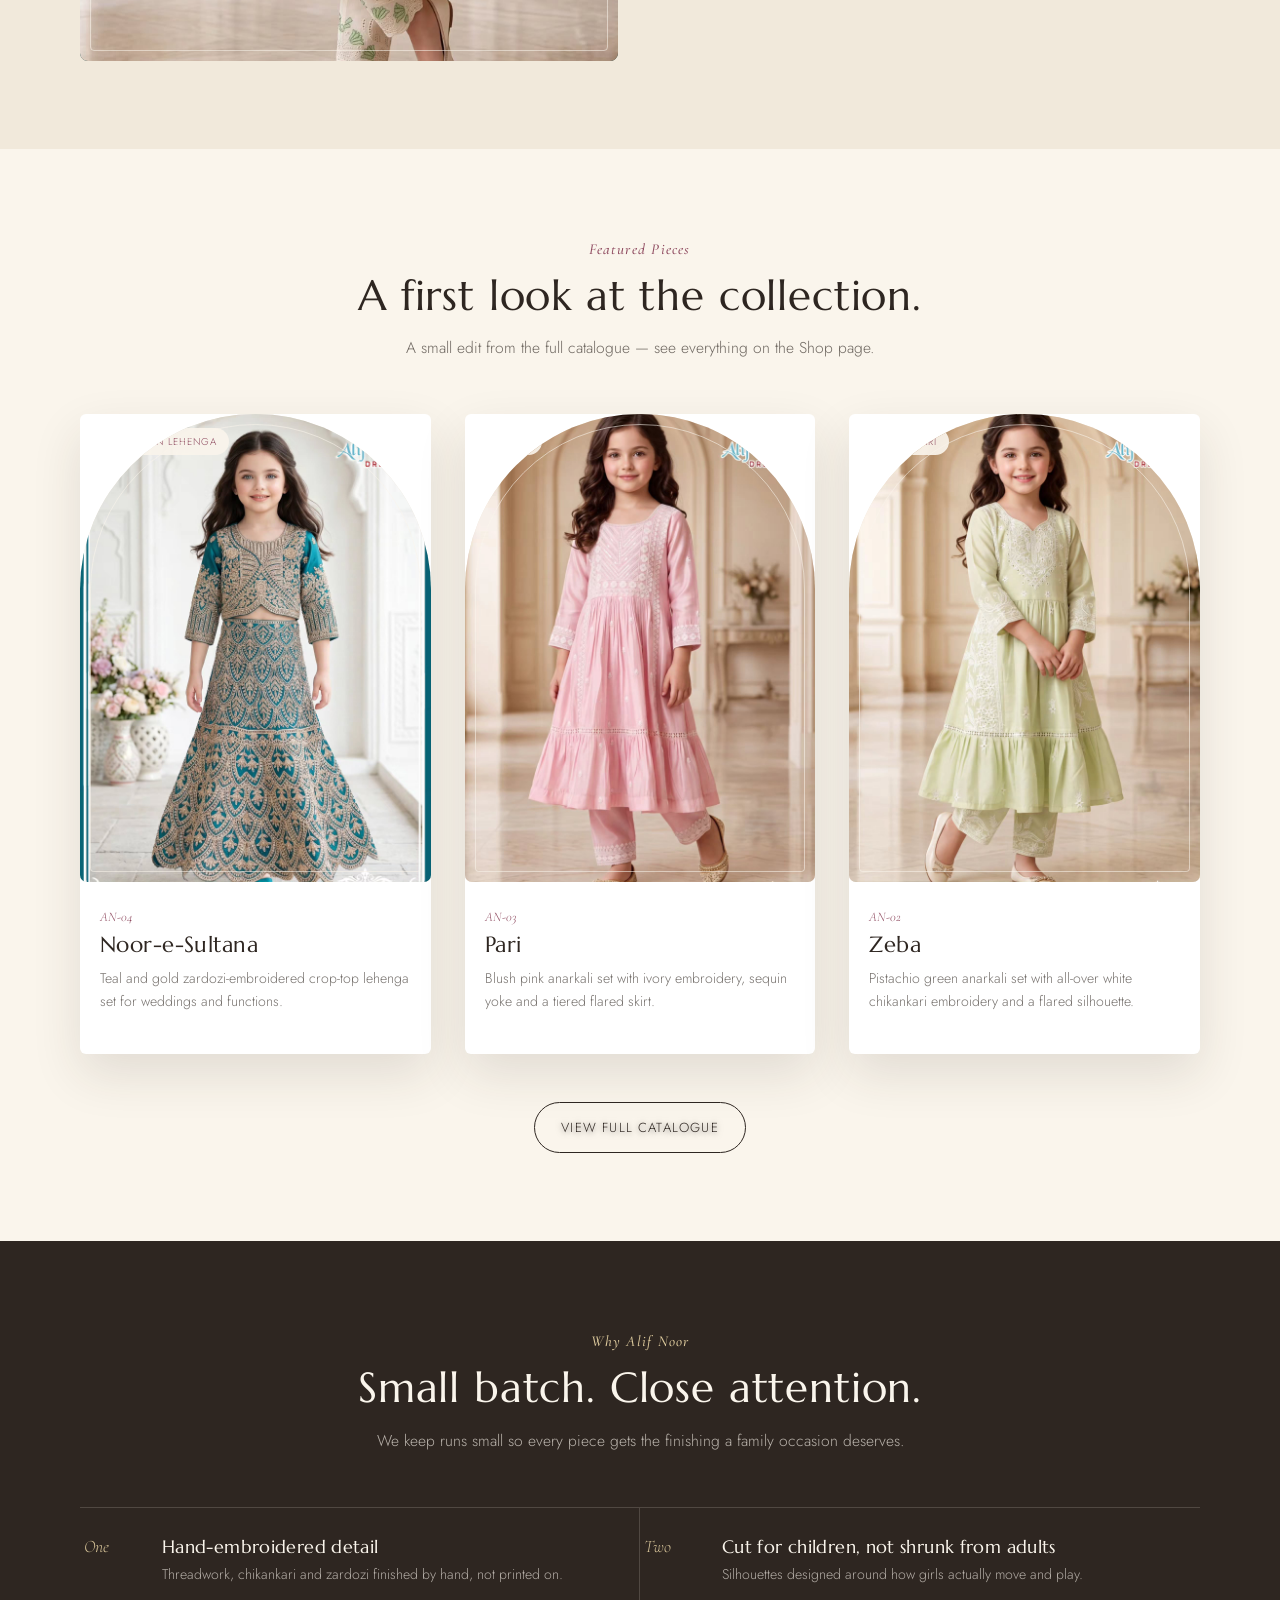
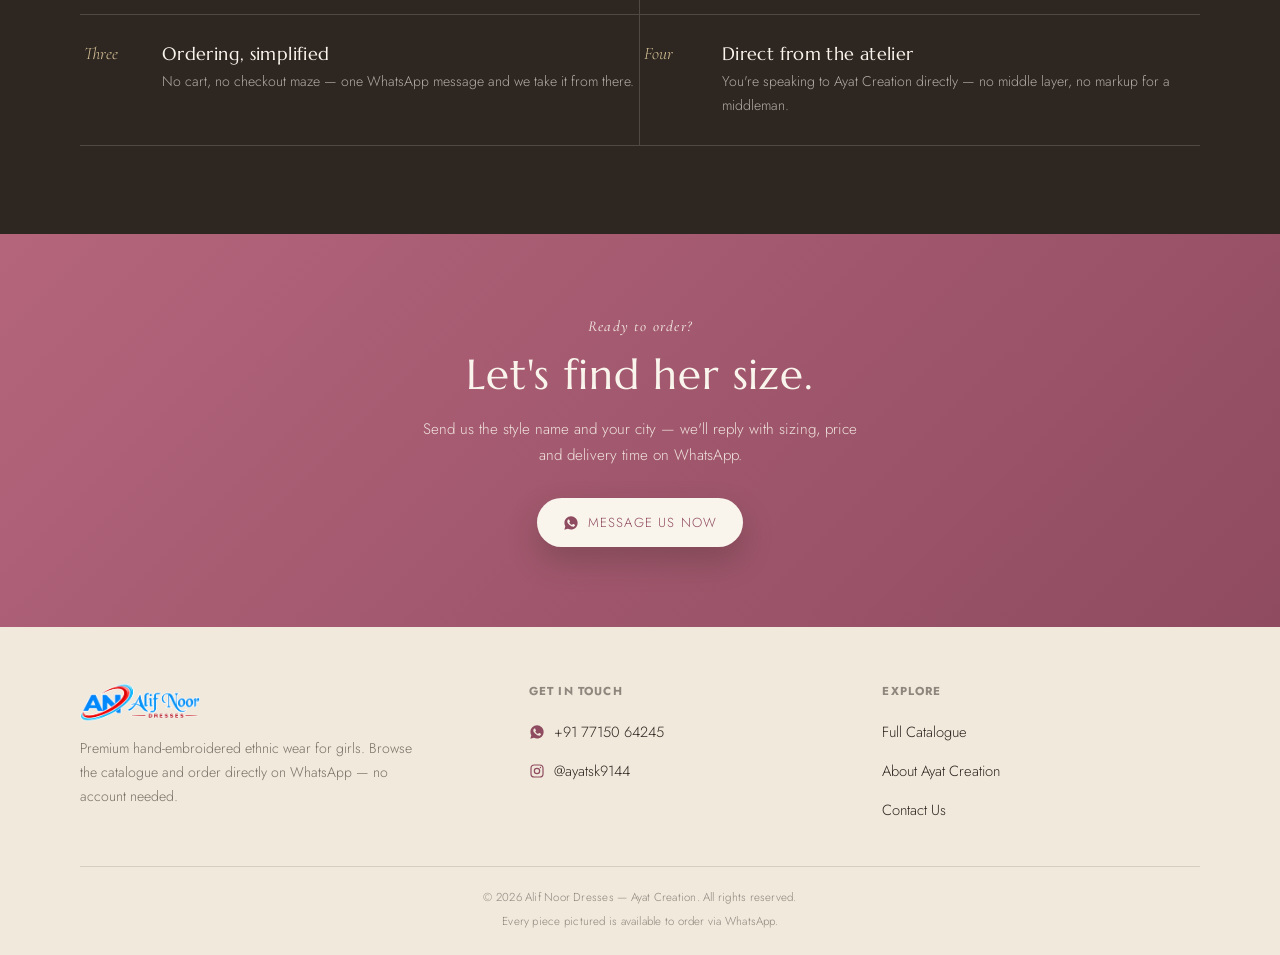
==== commit d3c8f225: "Update index.html" ====
--- a/index.html
+++ b/index.html
@@ -122,10 +122,10 @@
       <p>We keep runs small so every piece gets the finishing a family occasion deserves.</p>
     </div>
     <div class="why-grid reveal">
-      <div class="why-item"><div class="mark">Alif</div><div><h3>Hand-embroidered detail</h3><p>Threadwork, chikankari and zardozi finished by hand, not printed on.</p></div></div>
-      <div class="why-item"><div class="mark">Bay</div><div><h3>Cut for children, not shrunk from adults</h3><p>Silhouettes designed around how girls actually move and play.</p></div></div>
-      <div class="why-item"><div class="mark">Jeem</div><div><h3>Ordering, simplified</h3><p>No cart, no checkout maze — one WhatsApp message and we take it from there.</p></div></div>
-      <div class="why-item"><div class="mark">Daal</div><div><h3>Direct from the atelier</h3><p>You're speaking to Ayat Creation directly — no middle layer, no markup for a middleman.</p></div></div>
+      <div class="why-item"><div class="mark">One</div><div><h3>Hand-embroidered detail</h3><p>Threadwork, chikankari and zardozi finished by hand, not printed on.</p></div></div>
+      <div class="why-item"><div class="mark">Two</div><div><h3>Cut for children, not shrunk from adults</h3><p>Silhouettes designed around how girls actually move and play.</p></div></div>
+      <div class="why-item"><div class="mark">Three</div><div><h3>Ordering, simplified</h3><p>No cart, no checkout maze — one WhatsApp message and we take it from there.</p></div></div>
+      <div class="why-item"><div class="mark">Four</div><div><h3>Direct from the atelier</h3><p>You're speaking to Ayat Creation directly — no middle layer, no markup for a middleman.</p></div></div>
     </div>
   </div>
 </section>
